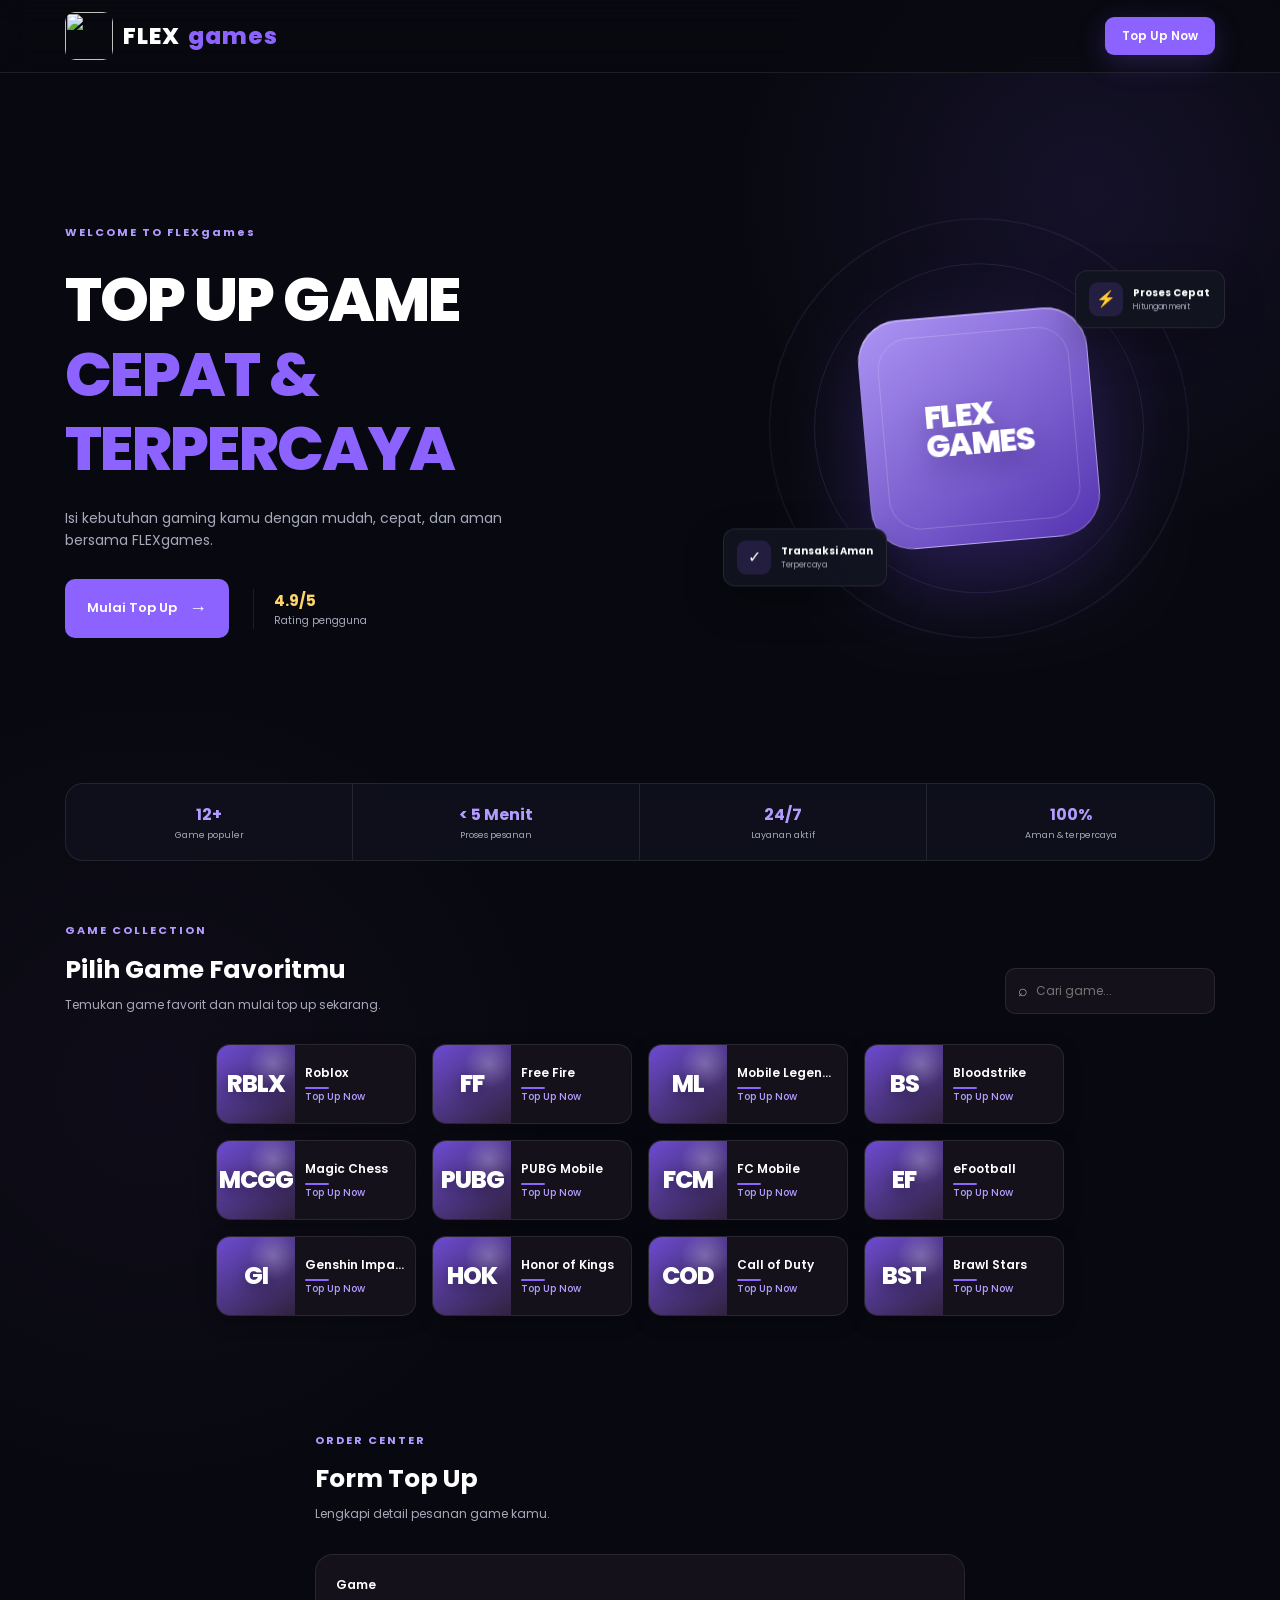
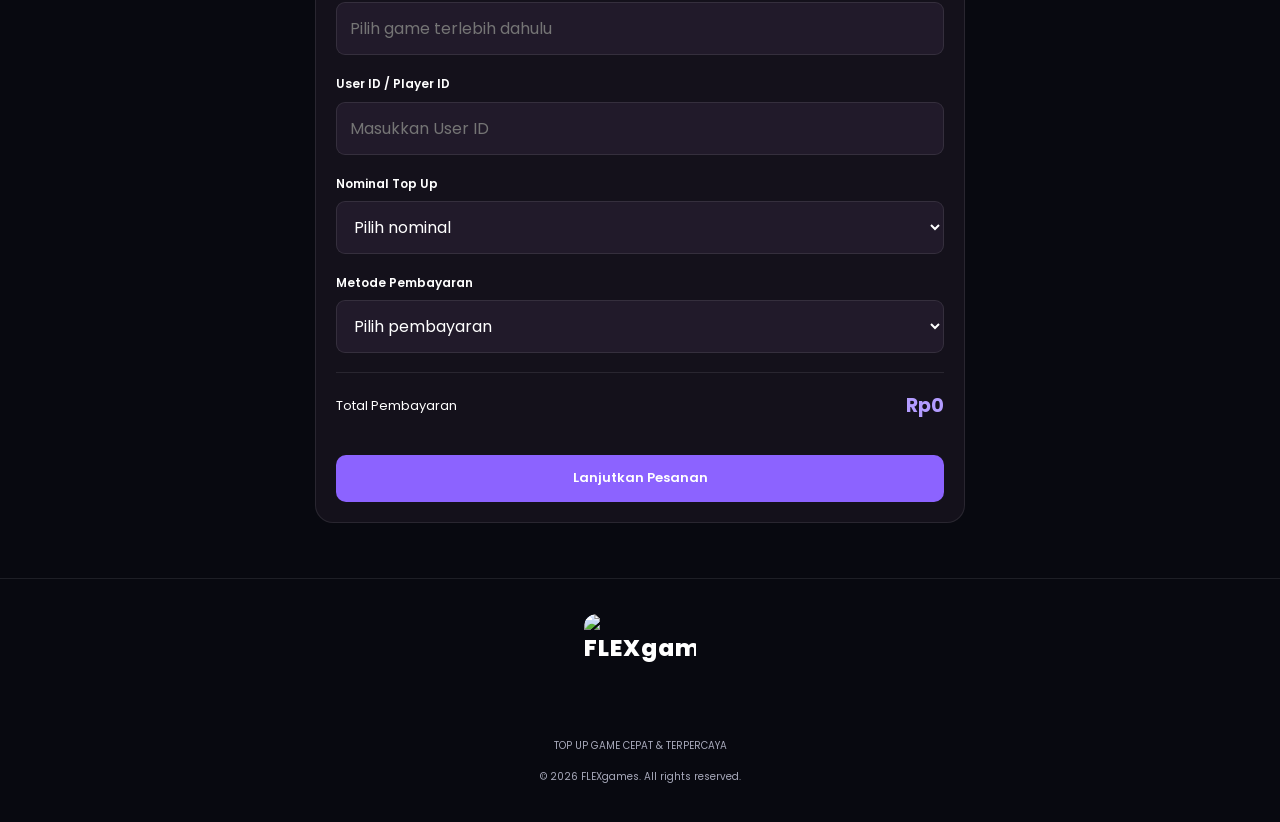
==== elements.html @ 90e5eb2a "Upload FLEXgames website files" ====
<!DOCTYPE html>
<html lang="id">
<head>
    <meta charset="UTF-8">
    <meta name="viewport" content="width=device-width, initial-scale=1.0">
    <title>FLEXgames - Website Elements</title>
    <meta name="description"
        content="Salinan struktur HTML FLEXgames untuk melihat elemen halaman melalui DevTools.">
    <meta name="theme-color" content="#09090f">
    <link rel="preconnect" href="https://fonts.googleapis.com">
    <link rel="preconnect" href="https://fonts.gstatic.com" crossorigin>
    <link href="https://fonts.googleapis.com/css2?family=Poppins:wght@400;500;600;700;800&display=swap"
        rel="stylesheet">
    <link rel="stylesheet" href="style.css">
    <script src="script.js" defer></script>
</head>
<body>
    <div class="loader" id="loader">
        <div class="loader-content">
            <h1>FLEX<span>games</span></h1>
            <div class="loader-bar"><div class="loader-progress"></div></div>
            <p>Preparing your gaming experience...</p>
        </div>
    </div>

    <header class="header">
        <nav class="navbar container" aria-label="Navigasi utama">
            <a href="#" class="logo" aria-label="FLEXgames Home">
                <img src="assets/flexgames-logo.png" alt="">
                FLEX<span>games</span>
            </a>
            <a href="#games" class="nav-button">Top Up Now</a>
        </nav>
    </header>

    <main>
        <section class="hero container">
            <div class="hero-content">
                <span class="hero-label">WELCOME TO FLEXgames</span>
                <h1>TOP UP GAME <span>CEPAT &amp; TERPERCAYA</span></h1>
                <p>Isi kebutuhan gaming kamu dengan mudah, cepat, dan aman bersama FLEXgames.</p>
                <div class="hero-actions">
                    <a href="#games" class="primary-button">Mulai Top Up <span aria-hidden="true">→</span></a>
                    <div class="hero-rating"><strong>4.9/5</strong><span>Rating pengguna</span></div>
                </div>
            </div>
            <div class="hero-visual" aria-hidden="true">
                <div class="hero-orbit orbit-one"></div>
                <div class="hero-orbit orbit-two"></div>
                <div class="hero-badge badge-top">
                    <span>⚡</span>
                    <div><strong>Proses Cepat</strong><small>Hitungan menit</small></div>
                </div>
                <div class="hero-console">
                    <img class="console-glow" src="assets/flexgames-logo.png" alt="">
                    <span class="console-mark" aria-hidden="true">FLEX<br>GAMES</span>
                </div>
                <div class="hero-badge badge-bottom">
                    <span>✓</span>
                    <div><strong>Transaksi Aman</strong><small>Terpercaya</small></div>
                </div>
            </div>
        </section>

        <div class="trust-strip container" aria-label="Keunggulan FLEXgames">
            <div><strong>12+</strong><span>Game populer</span></div>
            <div><strong>&lt; 5 Menit</strong><span>Proses pesanan</span></div>
            <div><strong>24/7</strong><span>Layanan aktif</span></div>
            <div><strong>100%</strong><span>Aman &amp; terpercaya</span></div>
        </div>

        <section class="games-section container" id="games">
            <div class="section-heading">
                <span class="section-label">GAME COLLECTION</span>
                <div class="heading-row">
                    <div>
                        <h2>Pilih Game Favoritmu</h2>
                        <p>Temukan game favorit dan mulai top up sekarang.</p>
                    </div>
                    <label class="game-search">
                        <span aria-hidden="true">⌕</span>
                        <input id="gameSearch" type="search" placeholder="Cari game..." aria-label="Cari game">
                    </label>
                </div>
            </div>

            <div class="game-grid">
                <article class="game-card" data-game="roblox" tabindex="0">
                    <span class="game-fallback" aria-hidden="true" hidden>RBLX</span>
                    <img src="assets/roblox.webp" alt="Roblox" loading="lazy">
                    <div class="game-info"><h3>Roblox</h3><span>Top Up Now</span></div>
                </article>
                <article class="game-card" data-game="freefire" tabindex="0">
                    <span class="game-fallback" aria-hidden="true" hidden>FF</span>
                    <img src="assets/freefire.webp" alt="Free Fire" loading="lazy">
                    <div class="game-info"><h3>Free Fire</h3><span>Top Up Now</span></div>
                </article>
                <article class="game-card" data-game="mobile-legends" tabindex="0">
                    <span class="game-fallback" aria-hidden="true" hidden>ML</span>
                    <img src="assets/mobile-legends.webp" alt="Mobile Legends" loading="lazy">
                    <div class="game-info"><h3>Mobile Legends</h3><span>Top Up Now</span></div>
                </article>
                <article class="game-card" data-game="bloodstrike" tabindex="0">
                    <span class="game-fallback" aria-hidden="true" hidden>BS</span>
                    <img src="assets/bloodstrike.webp" alt="Bloodstrike" loading="lazy">
                    <div class="game-info"><h3>Bloodstrike</h3><span>Top Up Now</span></div>
                </article>
                <article class="game-card" data-game="magic-chess" tabindex="0">
                    <span class="game-fallback" aria-hidden="true" hidden>MCGG</span>
                    <img src="assets/magic-chess.webp" alt="Magic Chess" loading="lazy">
                    <div class="game-info"><h3>Magic Chess</h3><span>Top Up Now</span></div>
                </article>
                <article class="game-card" data-game="pubg-mobile" tabindex="0">
                    <span class="game-fallback" aria-hidden="true" hidden>PUBG</span>
                    <img src="assets/pubg-mobile.webp" alt="PUBG Mobile" loading="lazy">
                    <div class="game-info"><h3>PUBG Mobile</h3><span>Top Up Now</span></div>
                </article>
                <article class="game-card" data-game="fc-mobile" tabindex="0">
                    <span class="game-fallback" aria-hidden="true" hidden>FCM
                    </span>
                    <img src="assets/fc-mobile.webp" alt="FC Mobile" loading="lazy">
                    <div class="game-info"><h3>FC Mobile</h3><span>Top Up Now</span></div>
                </article>
                <article class="game-card" data-game="efootball" tabindex="0">
                    <span class="game-fallback" aria-hidden="true" hidden>EF</span>
                    <img src="assets/efootball.webp" alt="eFootball" loading="lazy">
                    <div class="game-info"><h3>eFootball</h3><span>Top Up Now</span></div>
                </article>
                <article class="game-card" data-game="genshin-impact" tabindex="0">
                    <span class="game-fallback" aria-hidden="true" hidden>GI</span>
                    <img src="assets/genshin-impact.webp" alt="Genshin Impact" loading="lazy">
                    <div class="game-info"><h3>Genshin Impact</h3><span>Top Up Now</span></div>
                </article>
                <article class="game-card" data-game="honor-of-kings" tabindex="0">
                    <span class="game-fallback" aria-hidden="true" hidden>HOK</span>
                    <img src="assets/honor-of-kings.webp" alt="Honor of Kings" loading="lazy">
                    <div class="game-info"><h3>Honor of Kings</h3><span>Top Up Now</span></div>
                </article>
                <article class="game-card" data-game="call-of-duty" tabindex="0">
                    <span class="game-fallback" aria-hidden="true" hidden>COD</span>
                    <img src="assets/call-of-duty.webp" alt="Call of Duty" loading="lazy">
                    <div class="game-info"><h3>Call of Duty</h3><span>Top Up Now</span></div>
                </article>
                <article class="game-card" data-game="brawl-stars" tabindex="0">
                    <span class="game-fallback" aria-hidden="true" hidden>BST</span>
                    <img src="assets/brawl-stars.webp" alt="Brawl Stars" loading="lazy">
                    <div class="game-info"><h3>Brawl Stars</h3><span>Top Up Now</span></div>
                </article>
            </div>
        </section>

        <section class="order-section container" id="order">
            <div class="section-heading">
                <span class="section-label">ORDER CENTER</span>
                <h2>Form Top Up</h2>
                <p>Lengkapi detail pesanan game kamu.</p>
            </div>
            <form id="orderForm" class="order-form">
                <div class="form-group">
                    <label for="selectedGame">Game</label>
                    <input type="text" id="selectedGame" placeholder="Pilih game terlebih dahulu" readonly required>
                </div>
                <div class="form-group">
                    <label for="playerId">User ID / Player ID</label>
                    <input type="text" id="playerId" placeholder="Masukkan User ID" required maxlength="60">
                </div>
                <div class="form-group">
                    <label for="product">Nominal Top Up</label>
                    <select id="product" required>
                        <option value="">Pilih nominal</option>
                        <option value="10000">Rp10.000</option>
                        <option value="20000">Rp20.000</option>
                        <option value="50000">Rp50.000</option>
                        <option value="100000">Rp100.000</option>
                    </select>
                </div>
                <div class="form-group">
                    <label for="payment">Metode Pembayaran</label>
                    <select id="payment" required>
                        <option value="">Pilih pembayaran</option>
                        <option value="QRIS">QRIS</option>
                        <option value="Transfer Bank">Transfer Bank</option>
                        <option value="DANA">DANA</option>
                    </select>
                </div>
                <div class="order-total">
                    <span>Total Pembayaran</span>
                    <strong id="totalPrice">Rp0</strong>
                </div>
                <button type="submit" class="primary-button">Lanjutkan Pesanan</button>
            </form>
            <div class="payment-panel" id="paymentPanel" aria-labelledby="paymentTitle" hidden>
                <span class="section-label">PEMBAYARAN QRIS</span>
                <h3 id="paymentTitle">Scan untuk membayar</h3>
                <p>Gunakan aplikasi pembayaran yang mendukung QRIS.</p>
                <img src="assets/payment-qr.png" alt="Kode QR pembayaran FLEXgames">
                <p class="payment-amount">Total pembayaran: <strong id="paymentAmount">Rp0</strong></p>
                <p class="payment-note">Pembayaran belum diverifikasi otomatis oleh website.</p>
            </div>
        </section>
    </main>

    <div class="toast-container" id="toastContainer" role="status" aria-live="polite"></div>

    <footer class="footer">
        <div class="container">
            <a href="#" class="logo">
                <img src="assets/flexgames-logo.png" alt="FLEXgames">
            </a>
            <p>TOP UP GAME CEPAT &amp; TERPERCAYA</p>
            <small>&copy; 2026 FLEXgames. All rights reserved.</small>
        </div>
    </footer>
</body>
</html>
---- style.css ----
/* =====================================
   FLEXGAMES - GLOBAL STYLES
===================================== */

:root {
    --bg: #080910;
    --surface: #14111b;
    --surface-light: #211a2a;
    --primary: #8c63ff;
    --primary-hover: #b39cff;
    --text: #ffffff;
    --muted: #a7a9ba;
    --border: rgba(255,255,255,0.09);
    --radius: 18px;
}

* {
    margin: 0;
    padding: 0;
    box-sizing: border-box;
}

html {
    scroll-behavior: smooth;
}

body {
    font-family: 'Poppins', sans-serif;
    background:
        radial-gradient(circle at 85% 8%, rgba(111,73,213,.13), transparent 22rem),
        radial-gradient(circle at 12% 45%, rgba(130,72,168,.06), transparent 25rem),
        var(--bg);
    color: var(--text);
    line-height: 1.6;
}

a {
    color: inherit;
    text-decoration: none;
}

button,
input,
select {
    font: inherit;
}

button,
a,
.game-card {
    -webkit-tap-highlight-color: transparent;
}

.container {
    width: min(100% - 32px, 1150px);
    margin-inline: auto;
}

/* =====================================
   LOADING SCREEN
===================================== */

.loader {
    position: fixed;
    inset: 0;
    z-index: 9999;
    background: var(--bg);
    display: grid;
    place-items: center;
    transition: opacity .5s ease, visibility .5s ease;
}

.loader.hidden {
    opacity: 0;
    visibility: hidden;
}

.loader-content {
    text-align: center;
}

.loader-content h1 {
    font-size: 32px;
    font-weight: 800;
    letter-spacing: 3px;
}

.loader-content h1 span,
.logo span {
    color: var(--primary);
    margin-left: -2px;
}

.loader-content p {
    color: var(--muted);
    font-size: 12px;
    margin-top: 15px;
}

.loader-bar {
    width: 180px;
    height: 4px;
    background: var(--surface-light);
    border-radius: 10px;
    overflow: hidden;
    margin: 20px auto 0;
}

.loader-progress {
    width: 40%;
    height: 100%;
    background: var(--primary);
    animation: loading 1.2s ease-in-out infinite;
}

@keyframes loading {
    from {
        transform: translateX(-100%);
    }
    to {
        transform: translateX(350%);
    }
}

/* =====================================
   HEADER
===================================== */

.header {
    position: sticky;
    top: 0;
    z-index: 100;
    background: rgba(8,9,16,.78);
    backdrop-filter: blur(15px);
    border-bottom: 1px solid var(--border);
}

.navbar {
    min-height: 72px;
    display: flex;
    justify-content: space-between;
    align-items: center;
}

.logo {
    display: flex;
    align-items: center;
    gap: 10px;
    flex: 0 0 auto;
    font-size: 23px;
    font-weight: 800;
    letter-spacing: 1px;
}

.logo img {
    display: block;
    width: 48px;
    height: 48px;
    object-fit: cover;
    border-radius: 10px;
}

.nav-button {
    padding: 9px 17px;
    background: var(--primary);
    border-radius: 9px;
    font-size: 12px;
    font-weight: 600;
    box-shadow: 0 8px 28px rgba(140,99,255,.22);
}

/* =====================================
   HERO
===================================== */

.hero {
    min-height: 590px;
    display: grid;
    grid-template-columns: minmax(0, 1.15fr) minmax(280px, .85fr);
    align-items: center;
    gap: 40px;
    padding-block: 70px;
}

.hero-content {
    max-width: 700px;
}

.hero-label,
.section-label {
    color: var(--primary-hover);
    font-size: 11px;
    font-weight: 700;
    letter-spacing: 2px;
}

.hero h1 {
    font-size: clamp(32px, 8vw, 62px);
    line-height: 1.2;
    font-weight: 800;
    margin-block: 20px;
    letter-spacing: -2px;
}

.hero h1 span {
    display: block;
    color: var(--primary);
}

.hero p {
    max-width: 480px;
    color: var(--muted);
    font-size: 14px;
    margin-bottom: 28px;
}

.hero-actions {
    display: flex;
    align-items: center;
    gap: 24px;
}

.hero-actions .primary-button {
    gap: 12px;
    padding: 15px 22px;
}

.hero-actions .primary-button span {
    font-size: 18px;
}

.hero-rating {
    display: flex;
    flex-direction: column;
    border-left: 1px solid var(--border);
    padding-left: 20px;
}

.hero-rating strong {
    color: #ffd56a;
    font-size: 15px;
}

.hero-rating span {
    color: var(--muted);
    font-size: 10px;
}

.hero-visual {
    position: relative;
    min-height: 430px;
    display: grid;
    place-items: center;
}

.hero-console {
    position: relative;
    z-index: 2;
    width: 230px;
    aspect-ratio: 1;
    display: grid;
    place-items: center;
    border-radius: 42px;
    background: linear-gradient(145deg, rgba(180,155,255,.95), rgba(91,56,190,.92));
    border: 1px solid rgba(255,255,255,.28);
    box-shadow: 0 35px 90px rgba(103,70,214,.35), inset 0 1px 0 rgba(255,255,255,.35);
    transform: translate3d(0, var(--parallax-y, 0px), 0) rotate(-5deg);
    backface-visibility: hidden;
}

.hero-console::before {
    content: "";
    position: absolute;
    z-index: 2;
    inset: 18px;
    border: 1px solid rgba(255,255,255,.18);
    border-radius: 32px;
    pointer-events: none;
}

.console-mark {
    position: relative;
    z-index: 3;
    display: block;
    font-size: clamp(20px, 4vw, 32px);
    line-height: .9;
    font-weight: 800;
    letter-spacing: -1.5px;
    text-shadow: 0 12px 28px rgba(40,20,90,.35);
    transform: translate3d(0, var(--parallax-y, 0px), 0);
}

.console-glow {
    position: absolute;
    z-index: 1;
    inset: 0;
    width: 100%;
    height: 100%;
    border-radius: inherit;
    object-fit: cover;
    transform: translate3d(0, var(--parallax-y, 0px), 0);
}

.hero-console.has-logo::before,
.hero-console.has-logo .console-mark {
    display: none;
}

.console-glow.is-broken {
    display: none;
}

.hero-orbit {
    position: absolute;
    border: 1px solid rgba(176,151,255,.13);
    border-radius: 50%;
}

.orbit-one {
    width: 330px;
    height: 330px;
    transform: translate3d(0, var(--parallax-y, 0px), 0);
}
.orbit-two {
    width: 420px;
    height: 420px;
    transform: translate3d(0, var(--parallax-y, 0px), 0) rotate(35deg);
}

.hero-badge {
    position: absolute;
    z-index: 3;
    display: flex;
    align-items: center;
    gap: 10px;
    min-width: 150px;
    padding: 11px 13px;
    border-radius: 12px;
    background: rgba(18,20,32,.92);
    border: 1px solid var(--border);
    box-shadow: 0 15px 40px rgba(0,0,0,.28);
    backdrop-filter: blur(12px);
}

.hero-badge > span {
    width: 34px;
    height: 34px;
    display: grid;
    place-items: center;
    border-radius: 9px;
    background: rgba(140,99,255,.15);
}

.hero-badge div {
    display: flex;
    flex-direction: column;
}

.hero-badge strong { font-size: 10px; }
.hero-badge small { color: var(--muted); font-size: 8px; }
.badge-top { top: 55px; right: -10px; }
.badge-bottom { bottom: 55px; left: -20px; }

.badge-top,
.badge-bottom {
    transform: translate3d(0, var(--parallax-y, 0px), 0);
}

.trust-strip {
    display: grid;
    grid-template-columns: repeat(4, 1fr);
    border: 1px solid var(--border);
    border-radius: var(--radius);
    background: rgba(17,19,31,.72);
    backdrop-filter: blur(12px);
}

.trust-strip div {
    display: flex;
    flex-direction: column;
    align-items: center;
    padding: 18px 12px;
    border-right: 1px solid var(--border);
}

.trust-strip div:last-child { border-right: 0; }
.trust-strip strong { color: var(--primary-hover); font-size: 16px; }
.trust-strip span { color: var(--muted); font-size: 9px; }

/* =====================================
   BUTTONS
===================================== */

.primary-button {
    display: inline-flex;
    align-items: center;
    justify-content: center;
    border: none;
    background: var(--primary);
    color: white;
    padding: 13px 23px;
    border-radius: 10px;
    font-size: 13px;
    font-weight: 600;
    cursor: pointer;
    transition: .25s ease;
}

.primary-button:hover,
.nav-button:hover {
    background: var(--primary-hover);
    transform: translateY(-2px);
}

/* =====================================
   GAME SECTION
===================================== */

.games-section,
.order-section {
    padding-block: 55px;
}

.section-heading {
    margin-bottom: 30px;
}

.heading-row {
    display: flex;
    justify-content: space-between;
    align-items: end;
    gap: 20px;
}

.game-search {
    width: 210px;
    display: flex;
    align-items: center;
    gap: 8px;
    padding: 9px 12px;
    border: 1px solid var(--border);
    border-radius: 10px;
    background: var(--surface);
    color: var(--muted);
}

.game-search input {
    width: 100%;
    border: 0;
    outline: 0;
    background: transparent;
    color: var(--text);
    font-size: 12px;
}

.section-heading h2 {
    font-size: 25px;
    font-weight: 700;
    margin-top: 8px;
}

.section-heading p {
    color: var(--muted);
    font-size: 12px;
    margin-top: 5px;
}

.game-grid {
    display: grid;
    grid-template-columns: repeat(2, minmax(0, 1fr));
    gap: 12px;
}

.game-card {
    position: relative;
    display: flex;
    align-items: center;
    width: 100%;
    height: 80px;
    min-width: 0;
    overflow: hidden;
    background: var(--surface);
    border: 1px solid var(--border);
    border-radius: 14px;
    cursor: pointer;
    transition: transform .22s cubic-bezier(.2,.8,.2,1), border-color .25s ease, box-shadow .35s ease;
    isolation: isolate;
    transform: translate3d(var(--cursor-x, 0px), var(--cursor-y, 0px), 0);
    backface-visibility: hidden;
    box-shadow: 0 6px 18px rgba(0,0,0,.25);
}

.game-card[hidden] { display: none; }

.game-card:hover,
.game-card:focus-visible,
.game-card.selected {
    border-color: var(--primary);
    transform: translate3d(
        var(--cursor-x, 0px),
        calc(var(--cursor-y, 0px) - 4px),
        0
    );
    outline: none;
    box-shadow: 0 18px 40px rgba(83,52,155,.18);
}

.game-card img {
    display: block;
    flex: 0 0 78px;
    width: 78px;
    height: 78px;
    aspect-ratio: auto;
    object-fit: cover;
    position: relative;
    z-index: 2;
    background:
        linear-gradient(145deg, rgba(140,99,255,.35), rgba(54,35,65,.85)),
        var(--surface-light);
    transform: translate3d(0, var(--parallax-y, 0px), 0);
}

.game-card img:not(.is-ready) {
    visibility: hidden;
}

.game-fallback {
    position: relative;
    flex: 0 0 78px;
    width: 78px;
    height: 78px;
    display: grid;
    place-items: center;
    color: #fff;
    font-size: 24px;
    font-weight: 800;
    letter-spacing: -1px;
    text-shadow: 0 3px 14px rgba(0,0,0,.35);
    background:
        radial-gradient(circle at 72% 24%, rgba(255,255,255,.24), transparent 30%),
        linear-gradient(145deg, #6d4bd1, #30223e);
}

.game-fallback[hidden] {
    display: none;
}

.game-card img.is-broken {
    display: none;
}

.game-card img:not([src]),
.game-card img[src=""] {
    opacity: 0;
}

.game-card:nth-child(4n + 1) img { background: linear-gradient(145deg, #5636a4, #30223e); }
.game-card:nth-child(4n + 2) img { background: linear-gradient(145deg, #7545a5, #33233e); }
.game-card:nth-child(4n + 3) img { background: linear-gradient(145deg, #9b4e70, #35233c); }
.game-card:nth-child(4n + 4) img { background: linear-gradient(145deg, #8054bb, #30223e); }

.game-info {
    position: relative;
    z-index: 2;
    flex: 1;
    min-width: 0;
    padding: 0 10px;
}

.game-info h3::after {
    content: "";
    display: block;
    width: 24px;
    height: 2px;
    margin-top: 5px;
    border-radius: 99px;
    background: var(--primary);
}

.game-info h3 {
    overflow: hidden;
    font-size: 12px;
    font-weight: 600;
    text-overflow: ellipsis;
    white-space: nowrap;
}

.game-info span {
    display: block;
    color: var(--primary-hover);
    font-size: 10px;
    font-weight: 500;
}

/* =====================================
   ORDER FORM
===================================== */

.order-section {
    max-width: 650px;
}

.order-form {
    padding: 20px;
    background: var(--surface);
    border: 1px solid var(--border);
    border-radius: var(--radius);
}

.form-group {
    margin-bottom: 19px;
}

.form-group label {
    display: block;
    margin-bottom: 8px;
    font-size: 12px;
    font-weight: 600;
}

.form-group input,
.form-group select {
    width: 100%;
    padding: 13px;
    color: white;
    background: var(--surface-light);
    border: 1px solid var(--border);
    border-radius: 9px;
    outline: none;
}

.form-group input:focus,
.form-group select:focus {
    border-color: var(--primary);
}

.form-group select option {
    background: var(--surface);
}

.order-total {
    display: flex;
    justify-content: space-between;
    align-items: center;
    padding-block: 18px;
    margin-bottom: 15px;
    border-top: 1px solid var(--border);
    font-size: 13px;
}

.order-total strong {
    color: var(--primary-hover);
    font-size: 19px;
}

.order-form .primary-button {
    width: 100%;
}

.payment-panel {
    margin-top: 18px;
    padding: 22px;
    text-align: center;
    background: var(--surface);
    border: 1px solid var(--primary);
    border-radius: var(--radius);
    box-shadow: 0 16px 42px rgba(83,52,155,.16);
}

.payment-panel[hidden] {
    display: none;
}

.payment-panel h3 {
    margin-top: 8px;
    font-size: 20px;
}

.payment-panel > p {
    color: var(--muted);
    font-size: 12px;
}

.payment-panel img {
    display: block;
    width: min(100%, 360px);
    height: auto;
    margin: 18px auto 12px;
    border-radius: 12px;
    background: #fff;
}

.payment-panel .payment-amount {
    color: var(--text);
    font-size: 14px;
}

.payment-amount strong {
    color: var(--primary-hover);
    font-size: 19px;
}

.payment-panel .payment-note {
    margin-top: 10px;
}

/* =====================================
   TOAST
===================================== */

.toast-container {
    position: fixed;
    z-index: 10000;
    bottom: 20px;
    right: 15px;
    left: 15px;
    display: flex;
    flex-direction: column;
    gap: 10px;
    pointer-events: none;
}

.toast {
    padding: 14px 17px;
    background: var(--surface-light);
    border: 1px solid var(--primary);
    border-radius: 10px;
    font-size: 12px;
    box-shadow: 0 5px 25px rgba(0,0,0,.4);
    animation: toast-in .3s ease;
}

.toast.error {
    border-color: #ef4444;
}

.toast.success {
    border-color: #22c55e;
}

@keyframes toast-in {
    from {
        opacity: 0;
        transform: translateY(15px);
    }
    to {
        opacity: 1;
        transform: translateY(0);
    }
}

/* =====================================
   FOOTER
===================================== */

.footer {
    padding-block: 35px;
    text-align: center;
    border-top: 1px solid var(--border);
}

.footer .logo {
    display: block;
    width: 112px;
    height: 112px;
    overflow: hidden;
    border-radius: 12px;
    margin: 0 auto 12px;
}

.footer .logo img {
    width: 100%;
    height: 100%;
    border-radius: inherit;
}

.footer p {
    color: var(--muted);
    font-size: 10px;
    margin-block: 8px;
}

.footer small {
    color: var(--muted);
    font-size: 10px;
}

/* =====================================
   TABLET
===================================== */

@media (min-width: 600px) {
    .game-grid {
        grid-template-columns: repeat(3, minmax(0, 1fr));
        gap: 16px;
    }

    @media (max-width: 899px) {
        .hero {
            grid-template-columns: 1fr;
            min-height: auto;
            padding-block: 70px 45px;
        }

        .hero-visual {
            min-height: 350px;
        }

        .hero-console {
            width: 190px;
        }

        .orbit-one { width: 280px; height: 280px; }
        .orbit-two { width: 350px; height: 350px; }

        .badge-top { right: 12%; }
        .badge-bottom { left: 12%; }

        .heading-row {
            align-items: start;
        }
    }

    @media (max-width: 599px) {
        .hero {
            padding-block: 55px 35px;
        }

        .hero-visual {
            min-height: 320px;
        }

        .hero-console {
            width: 170px;
        }

        .orbit-one { width: 250px; height: 250px; }
        .orbit-two { width: 300px; height: 300px; }

        .hero-badge {
            min-width: 135px;
        }

        .badge-top { top: 30px; right: 0; }
        .badge-bottom { bottom: 30px; left: 0; }

        .hero-actions {
            align-items: flex-start;
        }

        .hero-rating {
            padding-top: 4px;
        }

        .trust-strip {
            grid-template-columns: repeat(2, 1fr);
        }

        .trust-strip div:nth-child(2) {
            border-right: 0;
        }

        .trust-strip div:nth-child(-n + 2) {
            border-bottom: 1px solid var(--border);
        }

        .heading-row {
            flex-direction: column;
            align-items: stretch;
        }

        .game-search {
            width: 100%;
        }
    }

    .game-info h3 {
        font-size: 12px;
    }

    .hero {
        padding-block: 110px;
    }

    .toast-container {
        left: auto;
        width: 340px;
    }
}

/* =====================================
   DESKTOP
===================================== */

@media (min-width: 900px) {
    .game-grid {
        grid-template-columns: repeat(4, 200px);
        justify-content: center;
        gap: 16px;
    }

    .hero {
        padding-block: 140px;
    }

}

/* Respect reduced-motion preferences */
@media (prefers-reduced-motion: reduce) {
    *,
    *::before,
    *::after {
        scroll-behavior: auto !important;
        animation-duration: .01ms !important;
        transition-duration: .01ms !important;
    }
}
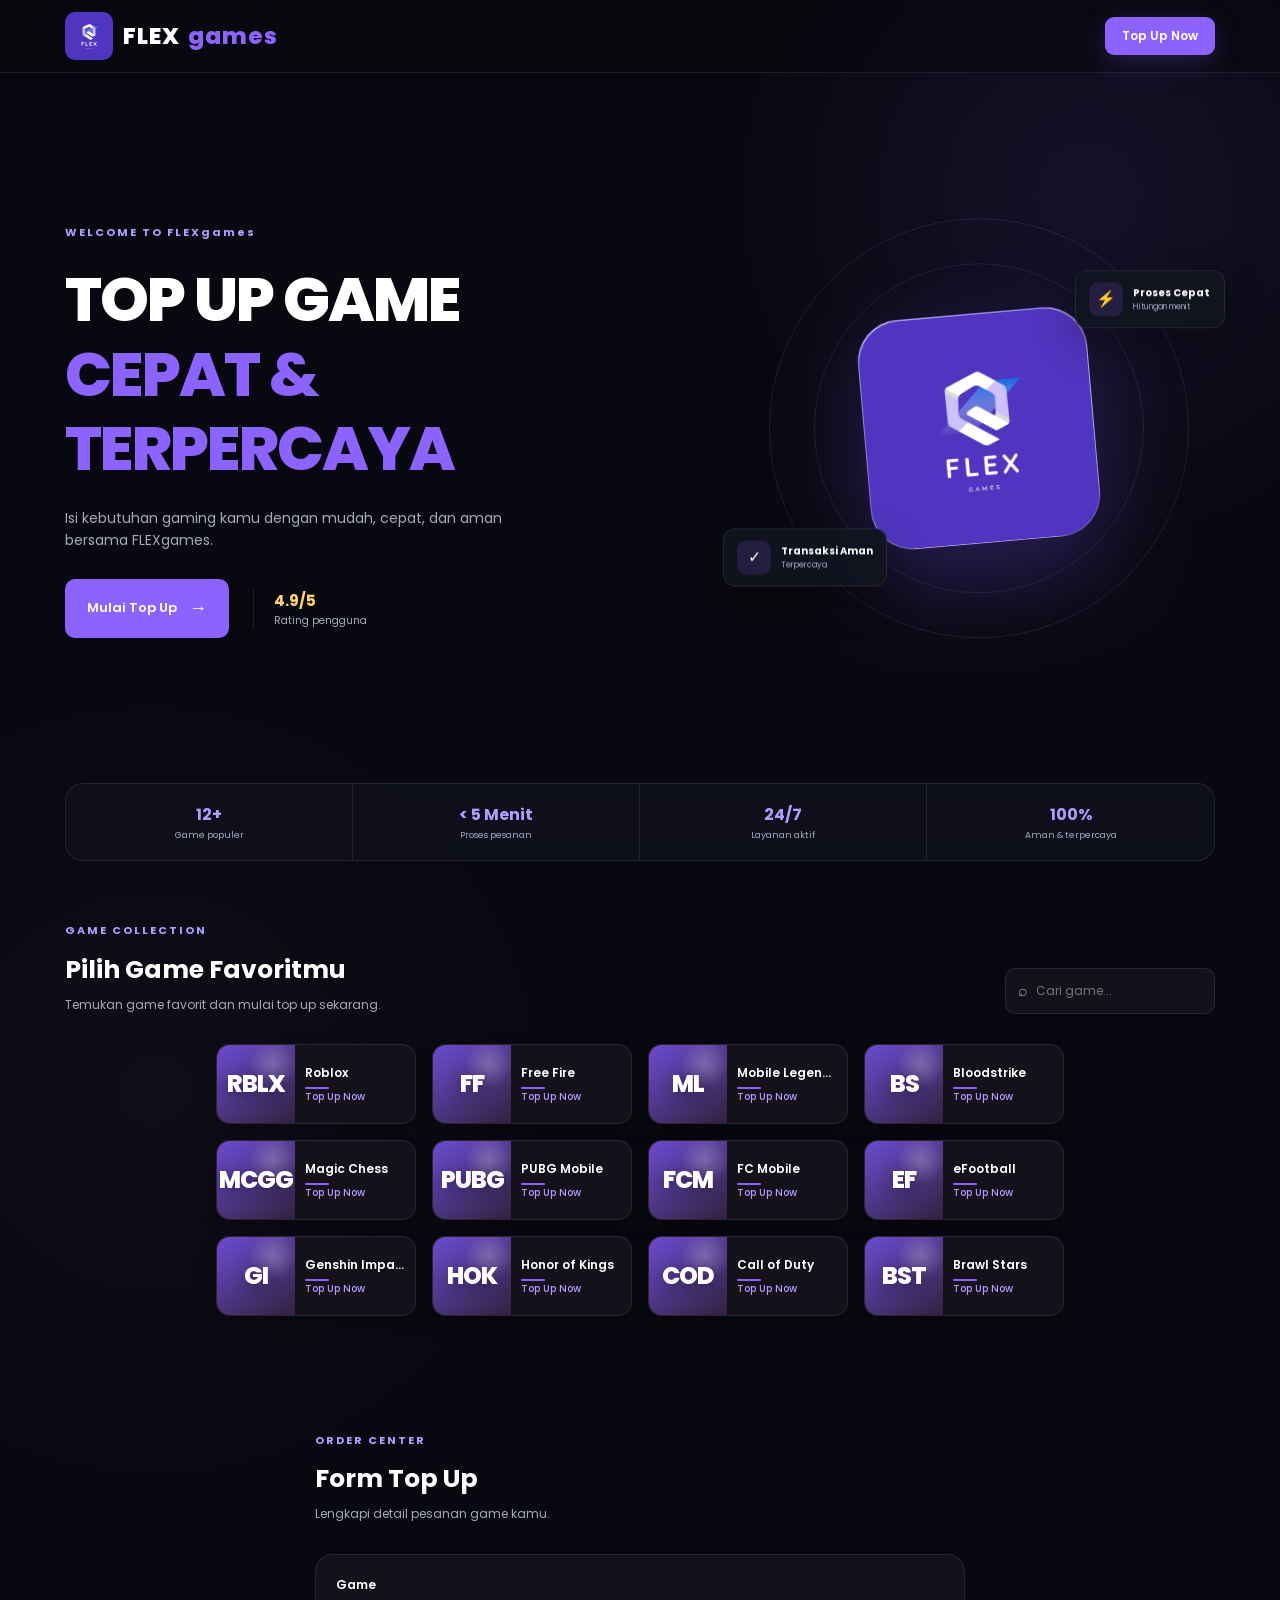
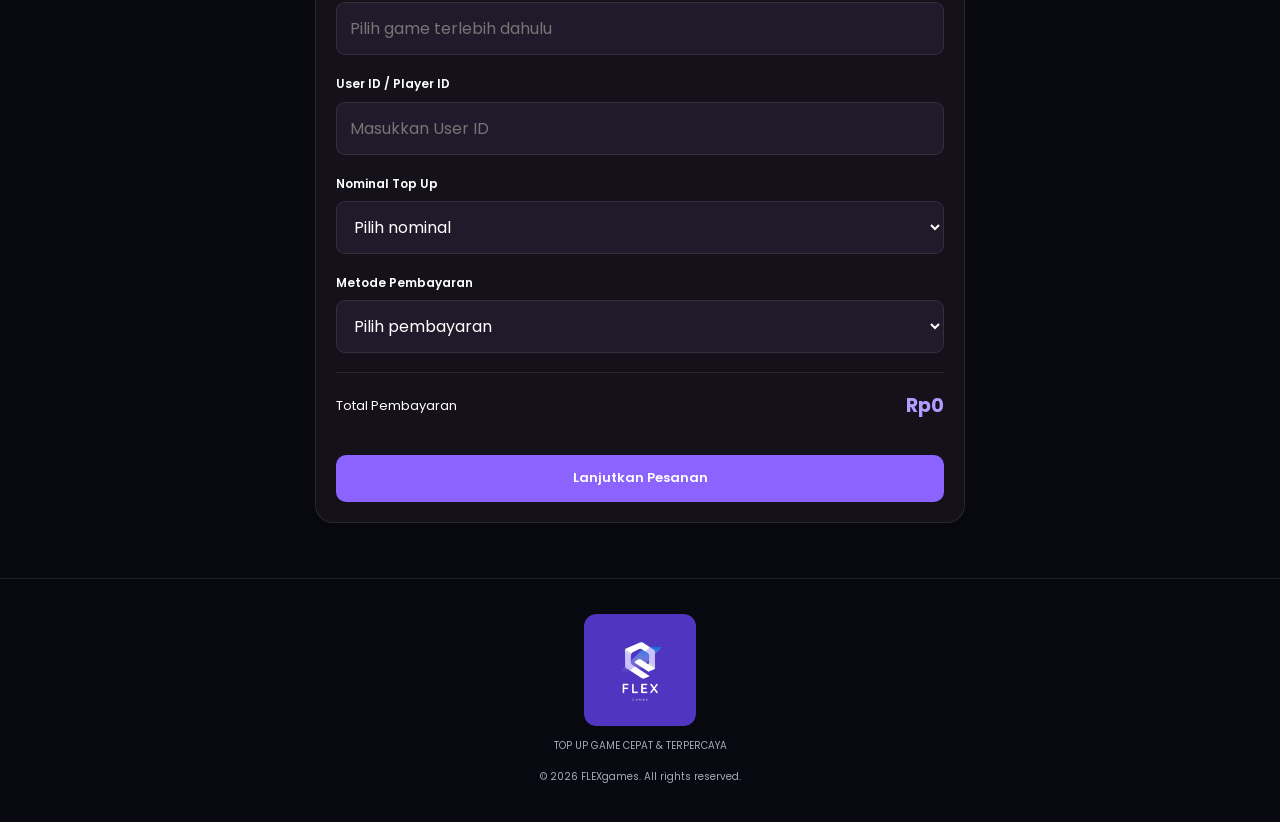
==== commit 7e1e72df: "Revise HTML structure and resource links Co-authored-by: Copilot <223556219+Copilot@users.noreply.gi" ====
--- a/elements.html
+++ b/elements.html
@@ -11,8 +11,8 @@
     <link rel="preconnect" href="https://fonts.gstatic.com" crossorigin>
     <link href="https://fonts.googleapis.com/css2?family=Poppins:wght@400;500;600;700;800&display=swap"
         rel="stylesheet">
-    <link rel="stylesheet" href="style.css">
-    <script src="script.js" defer></script>
+    <link rel="stylesheet" href="style.css?v=2">
+    <script src="script.js?v=2" defer></script>
 </head>
 <body>
     <div class="loader" id="loader">
--- a/style.css
+++ b/style.css
@@ -916,3 +916,83 @@
         transition-duration: .01ms !important;
     }
 }
+
+/* Keep the decorative orbit from creating horizontal page overflow. */
+.orbit-two {
+    transform: translate3d(0, var(--parallax-y, 0px), 0);
+}
+
+@media (max-width: 599px) {
+    .navbar { gap: 10px; }
+
+    .logo {
+        gap: 8px;
+        font-size: clamp(16px, 5vw, 20px);
+        letter-spacing: 0;
+    }
+
+    .logo img { width: 38px; height: 38px; }
+
+    .nav-button {
+        padding: 8px 11px;
+        font-size: 11px;
+        white-space: nowrap;
+    }
+
+    .hero {
+        grid-template-columns: minmax(0, 1fr);
+        min-height: auto;
+        gap: 16px;
+        padding-block: 55px 35px;
+    }
+
+    .hero-content { min-width: 0; }
+    .hero-visual { min-height: 320px; }
+    .hero-console { width: 170px; }
+    .orbit-one { width: 250px; height: 250px; }
+    .orbit-two { width: 300px; height: 300px; }
+    .hero-badge { min-width: 135px; }
+    .badge-top { top: 30px; right: 0; }
+    .badge-bottom { bottom: 30px; left: 0; }
+    .hero-actions { align-items: flex-start; }
+    .hero-rating { padding-top: 4px; }
+    .trust-strip { grid-template-columns: repeat(2, 1fr); }
+
+    .trust-strip div:nth-child(2) { border-right: 0; }
+    .trust-strip div:nth-child(-n + 2) { border-bottom: 1px solid var(--border); }
+    .heading-row { flex-direction: column; align-items: stretch; }
+    .game-search { width: 100%; }
+}
+
+@media (min-width: 600px) and (max-width: 899px) {
+    .hero { padding-block: 70px 45px; }
+}
+
+.hero-console {
+    transform:
+        perspective(700px)
+        translate3d(var(--pointer-x, 0px), calc(var(--parallax-y, 0px) + var(--pointer-y, 0px)), 0)
+        rotateX(var(--pointer-rotate-x, 0deg))
+        rotateY(var(--pointer-rotate-y, 0deg))
+        rotate(-5deg);
+    transform-style: preserve-3d;
+    transition: transform .2s cubic-bezier(.2,.8,.2,1);
+}
+
+.orbit-one,
+.orbit-two,
+.badge-top,
+.badge-bottom {
+    transform: translate3d(
+        var(--pointer-x, 0px),
+        calc(var(--parallax-y, 0px) + var(--pointer-y, 0px)),
+        0
+    );
+    transition: transform .2s ease-out;
+}
+
+.hero-console { transition: transform .08s cubic-bezier(.16,1,.3,1); }
+.orbit-one,
+.orbit-two,
+.badge-top,
+.badge-bottom { transition: transform .08s ease-out; }
